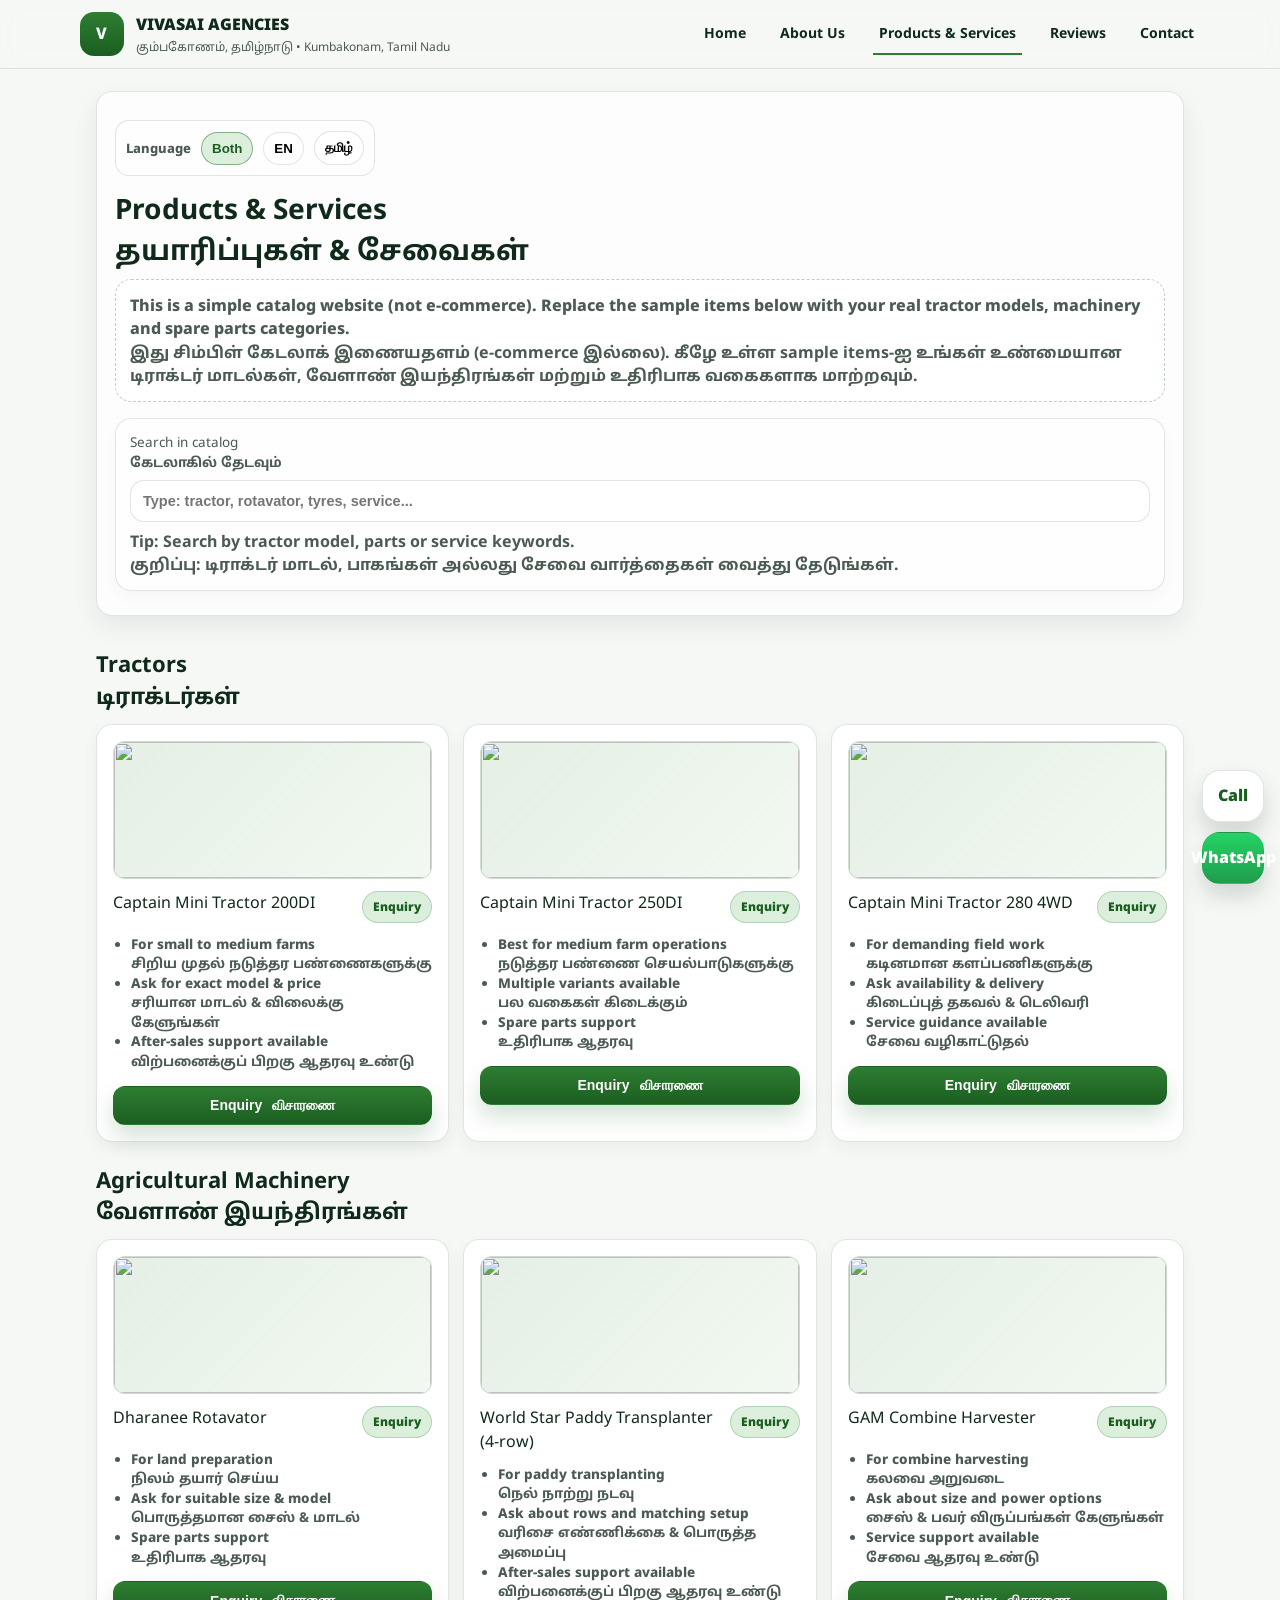
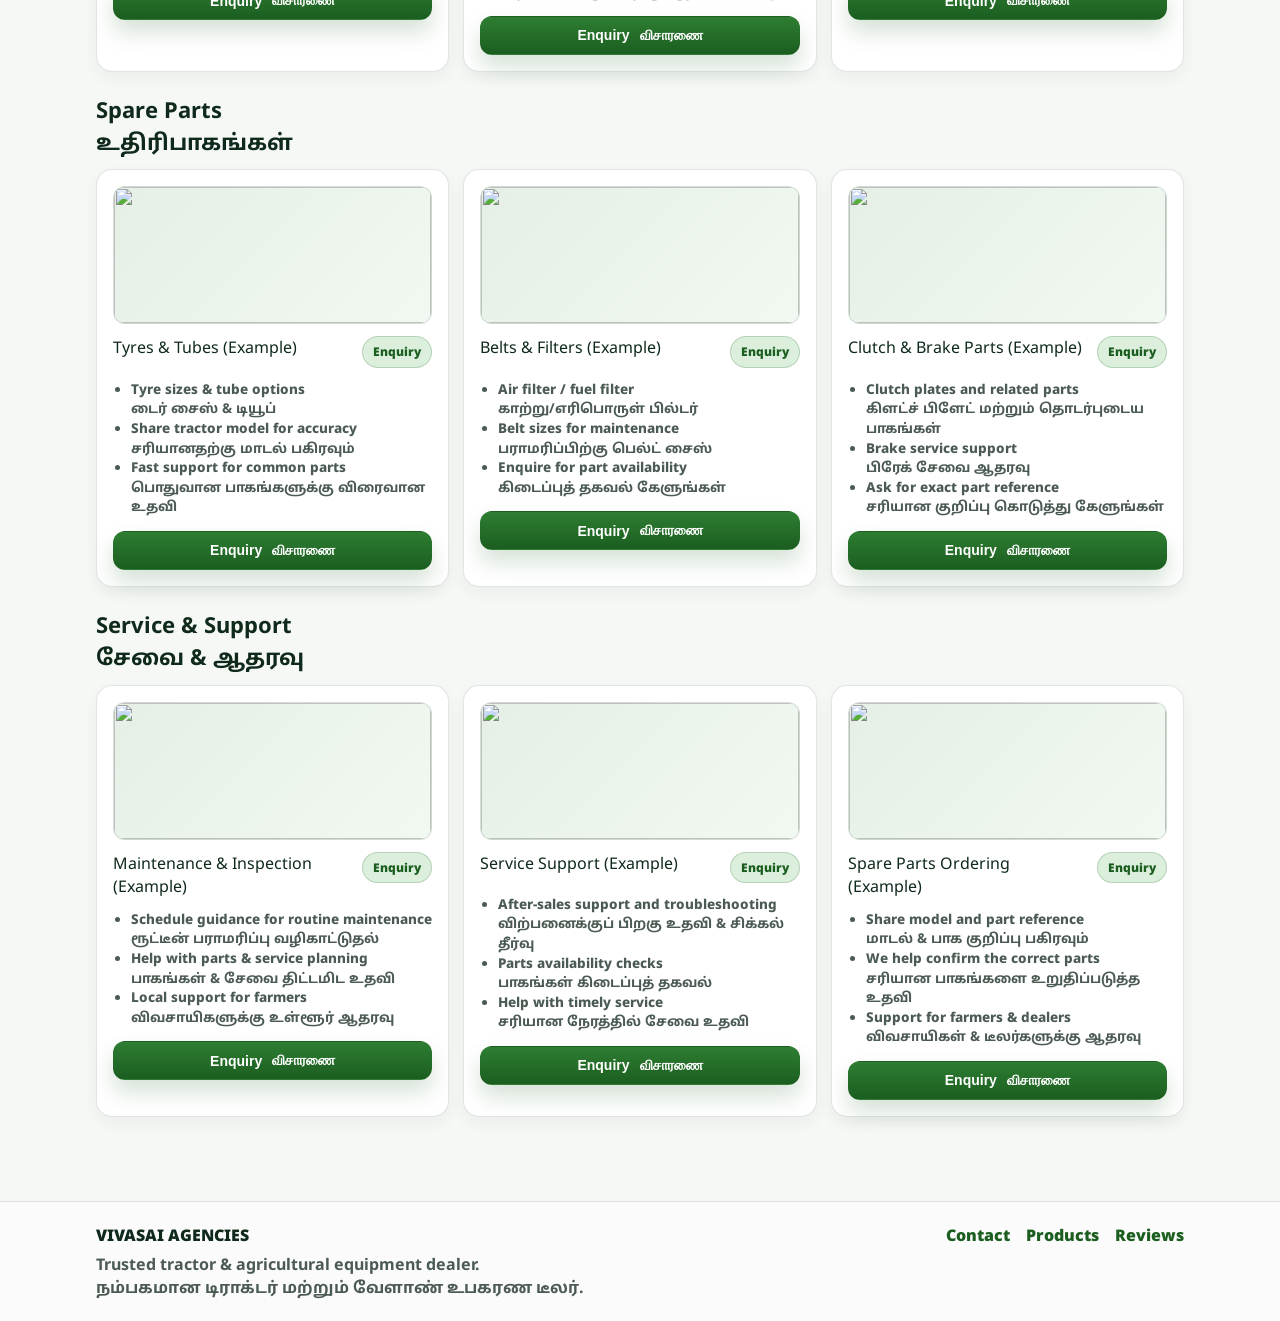
==== products.html @ 7ac6184e "Initial commit" ====
<!doctype html>
<html lang="en">
  <head>
    <meta charset="utf-8" />
    <meta name="viewport" content="width=device-width, initial-scale=1" />
    <title>Products & Services | VIVASAI AGENCIES</title>
    <meta
      name="description"
      content="Tractors, agricultural machinery, spare parts and service support from VIVASAI AGENCIES in Kumbakonam."
    />

    <link rel="preconnect" href="https://fonts.googleapis.com" />
    <link rel="preconnect" href="https://fonts.gstatic.com" crossorigin />
    <link
      href="https://fonts.googleapis.com/css2?family=Noto+Sans:wght@400;600;700&family=Noto+Sans+Tamil:wght@400;600;700&display=swap"
      rel="stylesheet"
    />

    <link rel="stylesheet" href="./styles.css" />
    <script defer src="./script.js"></script>
  </head>
  <body>
    <a class="skip-link" href="#main">Skip to content</a>

    <header class="site-header" role="banner">
      <div class="container header-inner">
        <div class="brand">
          <a class="brand-link" href="./index.html" aria-label="VIVASAI AGENCIES Home">
            <div class="brand-mark" aria-hidden="true">V</div>
            <div class="brand-text">
              <div class="brand-title">VIVASAI AGENCIES</div>
              <div class="brand-sub">கும்பகோணம், தமிழ்நாடு • Kumbakonam, Tamil Nadu</div>
            </div>
          </a>
        </div>

        <button class="nav-toggle" type="button" aria-label="Open menu" aria-controls="site-nav" aria-expanded="false">
          <span class="nav-toggle-lines" aria-hidden="true"></span>
        </button>

        <nav id="site-nav" class="site-nav" aria-label="Primary">
          <a class="nav-link" href="./index.html">Home</a>
          <a class="nav-link" href="./about.html">About Us</a>
          <a class="nav-link" href="./products.html" aria-current="page">Products & Services</a>
          <a class="nav-link" href="./reviews.html">Reviews</a>
          <a class="nav-link" href="./contact.html">Contact</a>
        </nav>
      </div>
    </header>

    <main id="main" class="page">
      <section class="page-hero">
        <div class="container">
          <div class="page-hero-card">
            <div class="lang-toggle" role="group" aria-label="Language preference" style="margin-bottom:12px;">
              <span class="lang-toggle-label">Language</span>
              <button type="button" class="lang-btn" data-lang="both">Both</button>
              <button type="button" class="lang-btn" data-lang="en">EN</button>
              <button type="button" class="lang-btn" data-lang="ta">தமிழ்</button>
            </div>

            <h1 class="page-hero-title">
              <span class="bilingual en">Products & Services</span>
              <span class="bilingual ta">தயாரிப்புகள் & சேவைகள்</span>
            </h1>

            <div class="catalog-note">
              <span class="bilingual en">
                This is a simple catalog website (not e-commerce). Replace the sample items below with your real tractor models,
                machinery and spare parts categories.
              </span>
              <span class="bilingual ta">
                இது சிம்பிள் கேடலாக் இணையதளம் (e-commerce இல்லை). கீழே உள்ள sample items-ஐ உங்கள் உண்மையான டிராக்டர் மாடல்கள்,
                வேளாண் இயந்திரங்கள் மற்றும் உதிரிபாக வகைகளாக மாற்றவும்.
              </span>
            </div>

            <div class="product-search" role="search" aria-label="Product search">
              <label for="product-search-input">
                <span class="bilingual en">Search in catalog</span>
                <span class="bilingual ta">கேடலாகில் தேடவும்</span>
              </label>
              <input
                id="product-search-input"
                type="search"
                inputmode="search"
                placeholder="Type: tractor, rotavator, tyres, service..."
              />
              <div class="muted">
                <span class="bilingual en">Tip: Search by tractor model, parts or service keywords.</span>
                <span class="bilingual ta">குறிப்பு: டிராக்டர் மாடல், பாகங்கள் அல்லது சேவை வார்த்தைகள் வைத்து தேடுங்கள்.</span>
              </div>
            </div>
          </div>
        </div>
      </section>

      <div class="container">
        <section class="category" id="tractors">
          <h2 class="category-title">
            <span class="bilingual en">Tractors</span>
            <span class="bilingual ta">டிராக்டர்கள்</span>
          </h2>

          <div class="category-grid">
            <article class="product-card">
              <div class="product-media" aria-hidden="true">
                <img
                  class="product-media-img"
                  src="https://vivasaiagencies.com/images/200di.jpg"
                  alt=""
                  loading="lazy"
                />
              </div>
              <div class="product-card-top">
                <div class="product-name">Captain Mini Tractor 200DI</div>
                <div class="product-badges">
                  <span class="badge">Enquiry</span>
                </div>
              </div>
              <ul class="product-bullets">
                <li><span class="bilingual en">For small to medium farms</span><span class="bilingual ta">சிறிய முதல் நடுத்தர பண்ணைகளுக்கு</span></li>
                <li><span class="bilingual en">Ask for exact model & price</span><span class="bilingual ta">சரியான மாடல் & விலைக்கு கேளுங்கள்</span></li>
                <li><span class="bilingual en">After-sales support available</span><span class="bilingual ta">விற்பனைக்குப் பிறகு ஆதரவு உண்டு</span></li>
              </ul>
              <div class="product-card-actions">
                <button type="button" class="btn btn-primary btn-small enquiry-btn" data-category="Tractors" data-product="Captain Mini Tractor 200DI">
                  Enquiry
                  <span class="bilingual ta">விசாரணை</span>
                </button>
              </div>
            </article>

            <article class="product-card">
              <div class="product-media" aria-hidden="true">
                <img
                  class="product-media-img"
                  src="https://vivasaiagencies.com/images/250di-product.jpg"
                  alt=""
                  loading="lazy"
                />
              </div>
              <div class="product-card-top">
                <div class="product-name">Captain Mini Tractor 250DI</div>
                <div class="product-badges">
                  <span class="badge">Enquiry</span>
                </div>
              </div>
              <ul class="product-bullets">
                <li><span class="bilingual en">Best for medium farm operations</span><span class="bilingual ta">நடுத்தர பண்ணை செயல்பாடுகளுக்கு</span></li>
                <li><span class="bilingual en">Multiple variants available</span><span class="bilingual ta">பல வகைகள் கிடைக்கும்</span></li>
                <li><span class="bilingual en">Spare parts support</span><span class="bilingual ta">உதிரிபாக ஆதரவு</span></li>
              </ul>
              <div class="product-card-actions">
                <button type="button" class="btn btn-primary btn-small enquiry-btn" data-category="Tractors" data-product="Captain Mini Tractor 250DI">
                  Enquiry
                  <span class="bilingual ta">விசாரணை</span>
                </button>
              </div>
            </article>

            <article class="product-card">
              <div class="product-media" aria-hidden="true">
                <img
                  class="product-media-img"
                  src="https://vivasaiagencies.com/images/280-4wd-product.jpg"
                  alt=""
                  loading="lazy"
                />
              </div>
              <div class="product-card-top">
                <div class="product-name">Captain Mini Tractor 280 4WD</div>
                <div class="product-badges">
                  <span class="badge">Enquiry</span>
                </div>
              </div>
              <ul class="product-bullets">
                <li><span class="bilingual en">For demanding field work</span><span class="bilingual ta">கடினமான களப்பணிகளுக்கு</span></li>
                <li><span class="bilingual en">Ask availability & delivery</span><span class="bilingual ta">கிடைப்புத் தகவல் & டெலிவரி</span></li>
                <li><span class="bilingual en">Service guidance available</span><span class="bilingual ta">சேவை வழிகாட்டுதல்</span></li>
              </ul>
              <div class="product-card-actions">
                <button type="button" class="btn btn-primary btn-small enquiry-btn" data-category="Tractors" data-product="Captain Mini Tractor 280 4WD">
                  Enquiry
                  <span class="bilingual ta">விசாரணை</span>
                </button>
              </div>
            </article>
          </div>
        </section>

        <section class="category" id="machinery">
          <h2 class="category-title">
            <span class="bilingual en">Agricultural Machinery</span>
            <span class="bilingual ta">வேளாண் இயந்திரங்கள்</span>
          </h2>

          <div class="category-grid">
            <article class="product-card">
              <div class="product-media" aria-hidden="true">
                <img
                  class="product-media-img"
                  src="https://vivasaiagencies.com/images/dharanee-rotavator.jpg"
                  alt=""
                  loading="lazy"
                />
              </div>
              <div class="product-card-top">
                <div class="product-name">Dharanee Rotavator</div>
                <div class="product-badges">
                  <span class="badge">Enquiry</span>
                </div>
              </div>
              <ul class="product-bullets">
                <li><span class="bilingual en">For land preparation</span><span class="bilingual ta">நிலம் தயார் செய்ய</span></li>
                <li><span class="bilingual en">Ask for suitable size & model</span><span class="bilingual ta">பொருத்தமான சைஸ் & மாடல்</span></li>
                <li><span class="bilingual en">Spare parts support</span><span class="bilingual ta">உதிரிபாக ஆதரவு</span></li>
              </ul>
              <div class="product-card-actions">
                <button type="button" class="btn btn-primary btn-small enquiry-btn" data-category="Agricultural Machinery" data-product="Dharanee Rotavator">
                  Enquiry
                  <span class="bilingual ta">விசாரணை</span>
                </button>
              </div>
            </article>

            <article class="product-card">
              <div class="product-media" aria-hidden="true">
                <img
                  class="product-media-img"
                  src="https://vivasaiagencies.com/images/4row-transplanter.jpg"
                  alt=""
                  loading="lazy"
                />
              </div>
              <div class="product-card-top">
                <div class="product-name">World Star Paddy Transplanter (4-row)</div>
                <div class="product-badges">
                  <span class="badge">Enquiry</span>
                </div>
              </div>
              <ul class="product-bullets">
                <li><span class="bilingual en">For paddy transplanting</span><span class="bilingual ta">நெல் நாற்று நடவு</span></li>
                <li><span class="bilingual en">Ask about rows and matching setup</span><span class="bilingual ta">வரிசை எண்ணிக்கை & பொருத்த அமைப்பு</span></li>
                <li><span class="bilingual en">After-sales support available</span><span class="bilingual ta">விற்பனைக்குப் பிறகு ஆதரவு உண்டு</span></li>
              </ul>
              <div class="product-card-actions">
                <button type="button" class="btn btn-primary btn-small enquiry-btn" data-category="Agricultural Machinery" data-product="World Star Paddy Transplanter (4-row)">
                  Enquiry
                  <span class="bilingual ta">விசாரணை</span>
                </button>
              </div>
            </article>

            <article class="product-card">
              <div class="product-media" aria-hidden="true">
                <img
                  class="product-media-img"
                  src="https://vivasaiagencies.com/images/Gam-harvester.jpeg"
                  alt=""
                  loading="lazy"
                />
              </div>
              <div class="product-card-top">
                <div class="product-name">GAM Combine Harvester</div>
                <div class="product-badges">
                  <span class="badge">Enquiry</span>
                </div>
              </div>
              <ul class="product-bullets">
                <li><span class="bilingual en">For combine harvesting</span><span class="bilingual ta">கலவை அறுவடை</span></li>
                <li><span class="bilingual en">Ask about size and power options</span><span class="bilingual ta">சைஸ் & பவர் விருப்பங்கள் கேளுங்கள்</span></li>
                <li><span class="bilingual en">Service support available</span><span class="bilingual ta">சேவை ஆதரவு உண்டு</span></li>
              </ul>
              <div class="product-card-actions">
                <button type="button" class="btn btn-primary btn-small enquiry-btn" data-category="Agricultural Machinery" data-product="GAM Combine Harvester">
                  Enquiry
                  <span class="bilingual ta">விசாரணை</span>
                </button>
              </div>
            </article>
          </div>
        </section>

        <section class="category" id="spare-parts">
          <h2 class="category-title">
            <span class="bilingual en">Spare Parts</span>
            <span class="bilingual ta">உதிரிபாகங்கள்</span>
          </h2>

          <div class="category-grid">
            <article class="product-card">
              <div class="product-media" aria-hidden="true">
                <img
                  class="product-media-img"
                  src="https://source.unsplash.com/600x400/?tractor,tyres&sig=207"
                  alt=""
                  loading="lazy"
                />
              </div>
              <div class="product-card-top">
                <div class="product-name">Tyres & Tubes (Example)</div>
                <div class="product-badges">
                  <span class="badge">Enquiry</span>
                </div>
              </div>
              <ul class="product-bullets">
                <li><span class="bilingual en">Tyre sizes & tube options</span><span class="bilingual ta">டைர் சைஸ் & டியூப்</span></li>
                <li><span class="bilingual en">Share tractor model for accuracy</span><span class="bilingual ta">சரியானதற்கு மாடல் பகிரவும்</span></li>
                <li><span class="bilingual en">Fast support for common parts</span><span class="bilingual ta">பொதுவான பாகங்களுக்கு விரைவான உதவி</span></li>
              </ul>
              <div class="product-card-actions">
                <button type="button" class="btn btn-primary btn-small enquiry-btn" data-category="Spare Parts" data-product="Tyres & Tubes (Example)">
                  Enquiry
                  <span class="bilingual ta">விசாரணை</span>
                </button>
              </div>
            </article>

            <article class="product-card">
              <div class="product-media" aria-hidden="true">
                <img
                  class="product-media-img"
                  src="https://source.unsplash.com/600x400/?farm,filters,mechanic&sig=208"
                  alt=""
                  loading="lazy"
                />
              </div>
              <div class="product-card-top">
                <div class="product-name">Belts & Filters (Example)</div>
                <div class="product-badges">
                  <span class="badge">Enquiry</span>
                </div>
              </div>
              <ul class="product-bullets">
                <li><span class="bilingual en">Air filter / fuel filter</span><span class="bilingual ta">காற்று/எரிபொருள் பில்டர்</span></li>
                <li><span class="bilingual en">Belt sizes for maintenance</span><span class="bilingual ta">பராமரிப்பிற்கு பெல்ட் சைஸ்</span></li>
                <li><span class="bilingual en">Enquire for part availability</span><span class="bilingual ta">கிடைப்புத் தகவல் கேளுங்கள்</span></li>
              </ul>
              <div class="product-card-actions">
                <button type="button" class="btn btn-primary btn-small enquiry-btn" data-category="Spare Parts" data-product="Belts & Filters (Example)">
                  Enquiry
                  <span class="bilingual ta">விசாரணை</span>
                </button>
              </div>
            </article>

            <article class="product-card">
              <div class="product-media" aria-hidden="true">
                <img
                  class="product-media-img"
                  src="https://source.unsplash.com/600x400/?clutch,brake,mechanic&sig=209"
                  alt=""
                  loading="lazy"
                />
              </div>
              <div class="product-card-top">
                <div class="product-name">Clutch & Brake Parts (Example)</div>
                <div class="product-badges">
                  <span class="badge">Enquiry</span>
                </div>
              </div>
              <ul class="product-bullets">
                <li><span class="bilingual en">Clutch plates and related parts</span><span class="bilingual ta">கிளட்ச் பிளேட் மற்றும் தொடர்புடைய பாகங்கள்</span></li>
                <li><span class="bilingual en">Brake service support</span><span class="bilingual ta">பிரேக் சேவை ஆதரவு</span></li>
                <li><span class="bilingual en">Ask for exact part reference</span><span class="bilingual ta">சரியான குறிப்பு கொடுத்து கேளுங்கள்</span></li>
              </ul>
              <div class="product-card-actions">
                <button type="button" class="btn btn-primary btn-small enquiry-btn" data-category="Spare Parts" data-product="Clutch & Brake Parts (Example)">
                  Enquiry
                  <span class="bilingual ta">விசாரணை</span>
                </button>
              </div>
            </article>
          </div>
        </section>

        <section class="category" id="service">
          <h2 class="category-title">
            <span class="bilingual en">Service & Support</span>
            <span class="bilingual ta">சேவை & ஆதரவு</span>
          </h2>

          <div class="category-grid">
            <article class="product-card">
              <div class="product-media" aria-hidden="true">
                <img
                  class="product-media-img"
                  src="https://source.unsplash.com/600x400/?workshop,mechanic,tractor&sig=210"
                  alt=""
                  loading="lazy"
                />
              </div>
              <div class="product-card-top">
                <div class="product-name">Maintenance & Inspection (Example)</div>
                <div class="product-badges">
                  <span class="badge">Enquiry</span>
                </div>
              </div>
              <ul class="product-bullets">
                <li><span class="bilingual en">Schedule guidance for routine maintenance</span><span class="bilingual ta">ரூட்டீன் பராமரிப்பு வழிகாட்டுதல்</span></li>
                <li><span class="bilingual en">Help with parts & service planning</span><span class="bilingual ta">பாகங்கள் & சேவை திட்டமிட உதவி</span></li>
                <li><span class="bilingual en">Local support for farmers</span><span class="bilingual ta">விவசாயிகளுக்கு உள்ளூர் ஆதரவு</span></li>
              </ul>
              <div class="product-card-actions">
                <button type="button" class="btn btn-primary btn-small enquiry-btn" data-category="Service & Support" data-product="Maintenance & Inspection (Example)">
                  Enquiry
                  <span class="bilingual ta">விசாரணை</span>
                </button>
              </div>
            </article>

            <article class="product-card">
              <div class="product-media" aria-hidden="true">
                <img
                  class="product-media-img"
                  src="https://source.unsplash.com/600x400/?service,mechanic,tractor&sig=211"
                  alt=""
                  loading="lazy"
                />
              </div>
              <div class="product-card-top">
                <div class="product-name">Service Support (Example)</div>
                <div class="product-badges">
                  <span class="badge">Enquiry</span>
                </div>
              </div>
              <ul class="product-bullets">
                <li><span class="bilingual en">After-sales support and troubleshooting</span><span class="bilingual ta">விற்பனைக்குப் பிறகு உதவி & சிக்கல் தீர்வு</span></li>
                <li><span class="bilingual en">Parts availability checks</span><span class="bilingual ta">பாகங்கள் கிடைப்புத் தகவல்</span></li>
                <li><span class="bilingual en">Help with timely service</span><span class="bilingual ta">சரியான நேரத்தில் சேவை உதவி</span></li>
              </ul>
              <div class="product-card-actions">
                <button type="button" class="btn btn-primary btn-small enquiry-btn" data-category="Service & Support" data-product="Service Support (Example)">
                  Enquiry
                  <span class="bilingual ta">விசாரணை</span>
                </button>
              </div>
            </article>

            <article class="product-card">
              <div class="product-media" aria-hidden="true">
                <img
                  class="product-media-img"
                  src="https://source.unsplash.com/600x400/?spare,parts,shop&sig=212"
                  alt=""
                  loading="lazy"
                />
              </div>
              <div class="product-card-top">
                <div class="product-name">Spare Parts Ordering (Example)</div>
                <div class="product-badges">
                  <span class="badge">Enquiry</span>
                </div>
              </div>
              <ul class="product-bullets">
                <li><span class="bilingual en">Share model and part reference</span><span class="bilingual ta">மாடல் & பாக குறிப்பு பகிரவும்</span></li>
                <li><span class="bilingual en">We help confirm the correct parts</span><span class="bilingual ta">சரியான பாகங்களை உறுதிப்படுத்த உதவி</span></li>
                <li><span class="bilingual en">Support for farmers & dealers</span><span class="bilingual ta">விவசாயிகள் & டீலர்களுக்கு ஆதரவு</span></li>
              </ul>
              <div class="product-card-actions">
                <button type="button" class="btn btn-primary btn-small enquiry-btn" data-category="Service & Support" data-product="Spare Parts Ordering (Example)">
                  Enquiry
                  <span class="bilingual ta">விசாரணை</span>
                </button>
              </div>
            </article>
          </div>
        </section>
      </div>
    </main>

    <footer class="site-footer">
      <div class="container footer-inner">
        <div class="footer-left">
          <div class="footer-brand">VIVASAI AGENCIES</div>
          <div class="footer-muted">
            <span class="bilingual en">Trusted tractor & agricultural equipment dealer.</span>
            <span class="bilingual ta">நம்பகமான டிராக்டர் மற்றும் வேளாண் உபகரண டீலர்.</span>
          </div>
        </div>
        <div class="footer-right">
          <a class="footer-link" href="./contact.html">Contact</a>
          <a class="footer-link" href="./products.html">Products</a>
          <a class="footer-link" href="./reviews.html">Reviews</a>
        </div>
      </div>
    </footer>

    <div class="floating-actions" aria-label="Quick actions">
      <a class="fab fab-call" data-action="call" href="tel:{{PHONE_NUMBER_PLACEHOLDER}}" aria-label="Call now">
        Call
      </a>
      <a class="fab fab-whatsapp" data-action="whatsapp" href="javascript:void(0)" aria-label="WhatsApp enquiry">
        WhatsApp
      </a>
    </div>
  </body>
</html>
---- styles.css ----
:root{
  --green:#2E7D32;
  --green-dark:#1B5E20;
  --green-soft:#C8E6C9;
  --bg:#F6F8F6;
  --card:#FFFFFF;
  --text:#0F2A1A;
  --muted:#4B5A52;
  --border:rgba(15,42,26,.12);
  --shadow:0 10px 24px rgba(15,42,26,.08);
  --radius:16px;
  --radius-sm:12px;
}

.admin-banner{
  max-width:1120px;
  margin:12px auto 0;
  padding:10px 14px;
  border-radius:14px;
  border:1px solid rgba(255,193,7,.45);
  background:rgba(255,243,205,.95);
  color:#5C3B00;
  font-weight:1000;
  font-size:13.5px;
}

*{ box-sizing:border-box; }
html,body{ height:100%; }
body{
  margin:0;
  font-family:"Noto Sans","Noto Sans Tamil",system-ui,-apple-system,Segoe UI,Roboto,Arial,sans-serif;
  background:var(--bg);
  color:var(--text);
  line-height:1.45;
}

.skip-link{
  position:absolute;
  left:-9999px;
  top:auto;
  width:1px;
  height:1px;
  overflow:hidden;
}
.skip-link:focus{
  left:16px;
  top:16px;
  width:auto;
  height:auto;
  padding:10px 14px;
  background:var(--card);
  border:1px solid var(--border);
  border-radius:10px;
  z-index:9999;
}

.container{
  width:100%;
  max-width:1120px;
  padding:0 16px;
  margin:0 auto;
}

.site-header{
  position:sticky;
  top:0;
  z-index:50;
  background:rgba(246,248,246,.75);
  backdrop-filter: blur(10px);
  border-bottom:1px solid var(--border);
}

.header-inner{
  display:flex;
  align-items:center;
  justify-content:space-between;
  gap:14px;
  padding:12px 0;
}

.brand-link{
  display:flex;
  align-items:center;
  gap:12px;
  text-decoration:none;
  color:inherit;
}

.brand-mark{
  width:44px;
  height:44px;
  border-radius:14px;
  display:grid;
  place-items:center;
  background:linear-gradient(180deg,var(--green),var(--green-dark));
  color:#fff;
  font-weight:800;
  letter-spacing:.5px;
}

.brand-title{
  font-weight:900;
  font-size:16px;
}
.brand-sub{
  font-size:12px;
  color:var(--muted);
  margin-top:2px;
}

.site-nav{
  display:flex;
  gap:22px;
  align-items:center;
}

.nav-link{
  text-decoration:none;
  color:var(--text);
  font-weight:700;
  font-size:14px;
  padding:10px 6px;
  border-bottom:2px solid transparent;
}

.nav-link[aria-current="page"]{
  border-bottom-color:var(--green);
}
.nav-link:hover{
  border-bottom-color:var(--green);
}

.nav-toggle{
  display:none;
  width:42px;
  height:42px;
  border-radius:14px;
  border:1px solid var(--border);
  background:var(--card);
}
.nav-toggle-lines{
  display:block;
  width:18px;
  height:2px;
  background:var(--text);
  margin:0 auto;
  position:relative;
}
.nav-toggle-lines::before,
.nav-toggle-lines::after{
  content:"";
  position:absolute;
  left:0;
  width:18px;
  height:2px;
  background:var(--text);
}
.nav-toggle-lines::before{ top:-6px; }
.nav-toggle-lines::after{ top:6px; }

.page{ padding-bottom:84px; }

.hero{
  position:relative;
  overflow:hidden;
  padding:22px 0 28px;
}
.hero-bg{
  position:absolute;
  inset:-200px -200px auto -200px;
  height:560px;
  background:
    linear-gradient(90deg, rgba(246,248,246,.98) 0%, rgba(246,248,246,.72) 35%, rgba(246,248,246,0) 70%),
    radial-gradient(circle at 20% 40%, rgba(46,125,50,.22), transparent 50%),
    radial-gradient(circle at 75% 20%, rgba(27,94,32,.18), transparent 55%),
    url("https://vivasaiagencies.com/images/index.jpeg") center/cover no-repeat;
  pointer-events:none;
}
.hero-inner{
  display:grid;
  grid-template-columns: 1.2fr .9fr;
  gap:22px;
  align-items:stretch;
  position:relative;
}

.hero-copy{
  padding:14px 0;
}

.hero-title{
  margin:6px 0 10px;
  font-size:40px;
  line-height:1.05;
}
.hero-sub{
  margin:0 0 18px;
  color:var(--muted);
  font-size:16px;
  max-width:56ch;
}

.bilingual{
  display:block;
}
.bilingual.ta{
  font-weight:700;
}

.hero-cta{
  display:flex;
  gap:12px;
  flex-wrap:wrap;
  margin:18px 0;
}

.btn{
  display:inline-flex;
  align-items:center;
  justify-content:center;
  gap:10px;
  border-radius:14px;
  padding:12px 16px;
  text-decoration:none;
  font-weight:800;
  font-size:15px;
  border:1px solid transparent;
  transition: transform .06s ease, box-shadow .2s ease, background .2s ease, border-color .2s ease;
}
.btn:active{ transform: translateY(1px); }
.btn-primary{
  background:linear-gradient(180deg,var(--green),var(--green-dark));
  color:#fff;
  box-shadow:0 12px 22px rgba(27,94,32,.18);
}
.btn-outline{
  background:#fff;
  color:var(--green-dark);
  border-color:rgba(27,94,32,.25);
}
.btn-outline:hover{ border-color:rgba(27,94,32,.5); }

.mt-16{ margin-top:16px; }

.lang-toggle{
  display:flex;
  align-items:center;
  gap:10px;
  margin-top:10px;
  padding:10px;
  border-radius:14px;
  background:rgba(255,255,255,.65);
  border:1px solid var(--border);
  width:max-content;
}
.lang-toggle-label{
  font-weight:800;
  font-size:13px;
  color:var(--muted);
}
.lang-btn{
  border-radius:999px;
  padding:8px 10px;
  border:1px solid var(--border);
  background:#fff;
  font-weight:900;
  cursor:pointer;
}
.lang-btn.is-active{
  border-color:rgba(27,94,32,.45);
  background:rgba(200,230,201,.65);
  color:var(--green-dark);
}

.hero-visual{
  display:flex;
  flex-direction:column;
  gap:14px;
}

.hero-card{
  background:rgba(255,255,255,.7);
  border:1px solid var(--border);
  border-radius:var(--radius);
  box-shadow:var(--shadow);
  padding:16px;
}
.hero-card-title{
  font-weight:900;
  font-size:16px;
  margin-bottom:10px;
}
.hero-card-row{
  display:flex;
  align-items:center;
  gap:10px;
  font-weight:800;
  margin:10px 0;
}
.dot{
  width:12px;
  height:12px;
  border-radius:999px;
  background:rgba(46,125,50,.2);
  border:2px solid var(--green);
}
.dot-green{ background:rgba(46,125,50,.14); }

.hero-card-badge{
  margin-top:14px;
  padding-top:14px;
  border-top:1px dashed rgba(15,42,26,.18);
  display:flex;
  align-items:center;
  justify-content:space-between;
  gap:14px;
}
.rating{
  display:flex;
  align-items:baseline;
  gap:6px;
}
.rating-value{
  font-size:30px;
  font-weight:1000;
  color:var(--green-dark);
}
.rating-text{
  font-weight:900;
  color:var(--muted);
}
.rating-caption{
  font-size:12px;
  color:var(--muted);
  text-align:right;
}

.hero-image-placeholder{
  flex:1;
  border-radius:var(--radius);
  border:1px solid var(--border);
  background:
    linear-gradient(135deg, rgba(46,125,50,.18), rgba(200,230,201,.3)),
    repeating-linear-gradient(
      45deg,
      rgba(15,42,26,.06),
      rgba(15,42,26,.06) 10px,
      transparent 10px,
      transparent 20px
    );
  min-height:220px;
  position:relative;
  overflow:hidden;
}

.hero-image{
  flex:1;
  border-radius:var(--radius);
  border:1px solid var(--border);
  min-height:220px;
  position:relative;
  overflow:hidden;
  background:rgba(255,255,255,.65);
}
.hero-image-img{
  position:absolute;
  inset:0;
  width:100%;
  height:100%;
  object-fit:cover;
}
.hero-image-img{
  filter:saturate(1.1) contrast(1.03);
}
.image-caption{
  position:absolute;
  bottom:14px;
  left:14px;
  right:14px;
  background:rgba(255,255,255,.75);
  border:1px solid var(--border);
  border-radius:14px;
  padding:10px 12px;
  font-weight:800;
  color:var(--muted);
  font-size:13px;
}

.section{
  padding:28px 0;
}
.section-muted{
  background:linear-gradient(180deg, rgba(200,230,201,.35), rgba(246,248,246,0));
  border-top:1px solid var(--border);
  border-bottom:1px solid var(--border);
}
.section-title{
  margin:0 0 16px;
  font-size:24px;
}

.grid-4{
  display:grid;
  grid-template-columns: repeat(4, 1fr);
  gap:14px;
}
.feature-card{
  background:var(--card);
  border:1px solid var(--border);
  border-radius:var(--radius);
  padding:16px;
  box-shadow: 0 6px 16px rgba(15,42,26,.05);
}
.feature-icon{
  font-size:26px;
  margin-bottom:10px;
}
.feature-title{
  margin:0 0 8px;
  font-size:16px;
}
.feature-text{
  margin:0;
  color:var(--muted);
  font-weight:700;
  font-size:13.5px;
}

.two-col{
  display:grid;
  grid-template-columns: 1.05fr .95fr;
  gap:22px;
  align-items:start;
}

.rating-large{
  display:flex;
  align-items:baseline;
  gap:8px;
  margin:14px 0 6px;
}
.rating-large-value{
  font-size:46px;
  font-weight:1100;
  color:var(--green-dark);
}
.rating-large-out-of{
  font-size:22px;
  font-weight:900;
  color:var(--muted);
}

.muted{ color:var(--muted); font-weight:700; }

.reviews-mini{
  display:flex;
  flex-wrap:wrap;
  gap:10px;
  margin:14px 0 18px;
}
.review-chip{
  background:rgba(255,255,255,.75);
  border:1px solid var(--border);
  padding:10px 12px;
  border-radius:999px;
  font-weight:900;
  font-size:13px;
}

.gallery{
  background:rgba(255,255,255,.65);
  border:1px solid var(--border);
  border-radius:var(--radius);
  padding:16px;
  box-shadow:var(--shadow);
}
.gallery-title{
  font-weight:1000;
  margin-bottom:12px;
}
.gallery-grid{
  display:grid;
  grid-template-columns: repeat(3, 1fr);
  gap:10px;
}
.thumb{
  border-radius:14px;
  height:92px;
  border:1px solid rgba(15,42,26,.12);
  background:
    linear-gradient(135deg, rgba(46,125,50,.18), rgba(200,230,201,.22)),
    radial-gradient(circle at 25% 20%, rgba(27,94,32,.18), transparent 40%),
    linear-gradient(180deg, rgba(255,255,255,.65), rgba(255,255,255,.1));
  padding:0;
  cursor:pointer;
  position:relative;
  overflow:hidden;
}
.thumb img{
  position:absolute;
  inset:0;
  width:100%;
  height:100%;
  object-fit:cover;
  opacity:.96;
}
.thumb-btn{
  appearance:none;
  -webkit-appearance:none;
  background:transparent;
}
.gallery-caption{ margin-top:12px; }

.faq{
  display:grid;
  grid-template-columns: 1fr 1fr;
  gap:14px;
}
.faq-item{
  border-radius:var(--radius);
  border:1px solid var(--border);
  background:rgba(255,255,255,.75);
  box-shadow:0 6px 16px rgba(15,42,26,.05);
  overflow:hidden;
}
.faq-toggle{
  width:100%;
  display:flex;
  align-items:center;
  justify-content:space-between;
  gap:12px;
  padding:14px 16px;
  background:transparent;
  border:0;
  cursor:pointer;
  text-align:left;
  font-weight:1100;
}
.faq-panel{
  padding:0 16px 14px;
  display:none;
}
.faq-chevron{
  display:inline-block;
  font-weight:1200;
  color:var(--green-dark);
  transition: transform .18s ease;
}
.faq-item.is-open .faq-panel{ display:block; }
.faq-item.is-open .faq-chevron{ transform: rotate(180deg); }

/* Lightbox */
.lightbox-backdrop{
  position:fixed;
  inset:0;
  background:rgba(0,0,0,.7);
  display:none;
  align-items:center;
  justify-content:center;
  padding:18px;
  z-index:250;
}
.lightbox-backdrop.is-open{ display:flex; }
.lightbox-modal{
  width:100%;
  max-width:980px;
  background:#fff;
  border-radius:18px;
  border:1px solid rgba(255,255,255,.15);
  box-shadow:0 30px 60px rgba(0,0,0,.25);
  overflow:hidden;
}
.lightbox-head{
  display:flex;
  align-items:center;
  justify-content:space-between;
  gap:14px;
  padding:12px 14px;
  background:rgba(246,248,246,.96);
  border-bottom:1px solid var(--border);
}
.lightbox-title{
  font-weight:1200;
  color:var(--text);
  font-size:14.5px;
}
.lightbox-close{
  border-radius:14px;
  padding:10px 12px;
  border:1px solid var(--border);
  background:#fff;
  font-weight:1100;
  cursor:pointer;
}
.lightbox-img{
  width:100%;
  height:auto;
  max-height:72vh;
  object-fit:cover;
  display:block;
  background:#000;
}

.section-cta{
  padding:30px 0;
}
.cta-inner{
  display:flex;
  align-items:center;
  justify-content:space-between;
  gap:18px;
  padding:18px;
  border-radius:var(--radius);
  background:linear-gradient(180deg, rgba(200,230,201,.55), rgba(255,255,255,.7));
  border:1px solid rgba(27,94,32,.22);
}
.cta-actions{
  display:flex;
  gap:12px;
  flex-wrap:wrap;
  justify-content:flex-end;
}

.product-preview{
  text-decoration:none;
  display:flex;
  flex-direction:column;
  gap:10px;
  padding:16px;
  background:var(--card);
  border:1px solid var(--border);
  border-radius:var(--radius);
  color:inherit;
  box-shadow:0 6px 16px rgba(15,42,26,.05);
}
.product-preview-title{
  font-weight:1000;
  font-size:16px;
}
.product-preview-desc{
  color:var(--muted);
  font-weight:800;
  font-size:13.5px;
  margin-top:auto;
}
.product-preview-link{
  font-weight:1000;
  color:var(--green-dark);
}

.site-footer{
  border-top:1px solid var(--border);
  padding:22px 0;
  background:rgba(255,255,255,.5);
}
.footer-inner{
  display:flex;
  align-items:flex-start;
  justify-content:space-between;
  gap:18px;
}
.footer-brand{
  font-weight:1000;
  font-size:16px;
  margin-bottom:6px;
}
.footer-muted{
  color:var(--muted);
  font-weight:700;
}
.footer-right{
  display:flex;
  gap:16px;
  flex-wrap:wrap;
}
.footer-link{
  color:var(--green-dark);
  text-decoration:none;
  font-weight:900;
}
.footer-link:hover{
  text-decoration:underline;
}

.floating-actions{
  position:fixed;
  right:16px;
  bottom:16px;
  display:flex;
  flex-direction:column;
  gap:10px;
  z-index:80;
}
.fab{
  display:flex;
  align-items:center;
  justify-content:center;
  width:62px;
  height:52px;
  border-radius:18px;
  border:1px solid var(--border);
  background:var(--card);
  box-shadow:0 12px 22px rgba(15,42,26,.16);
  font-weight:1000;
  text-decoration:none;
  color:var(--green-dark);
}
.fab-whatsapp{
  background:linear-gradient(180deg, #25D366, #1F9D4C);
  color:#fff;
  border-color:rgba(0,0,0,.06);
}
.fab:active{ transform: translateY(1px); }

/* Product & catalog styles (used by products.html) */
.catalog-note{
  background:rgba(255,255,255,.7);
  border:1px dashed rgba(27,94,32,.28);
  border-radius:var(--radius);
  padding:14px;
  color:var(--muted);
  font-weight:800;
}
.is-hidden{
  display:none !important;
}
.category{
  scroll-margin-top:110px;
}
.category-title{
  font-size:22px;
  font-weight:1100;
  margin:22px 0 12px;
}
.category-grid{
  display:grid;
  grid-template-columns: repeat(3, 1fr);
  gap:14px;
}
.product-card{
  background:var(--card);
  border:1px solid var(--border);
  border-radius:var(--radius);
  padding:16px;
  box-shadow:0 6px 16px rgba(15,42,26,.05);
}
.product-media{
  height:138px;
  border-radius:12px;
  border:1px solid rgba(15,42,26,.12);
  overflow:hidden;
  background:linear-gradient(135deg, rgba(46,125,50,.12), rgba(200,230,201,.25));
  margin-bottom:12px;
}
.product-media-img{
  width:100%;
  height:100%;
  object-fit:cover;
  display:block;
}
.product-card-top{
  display:flex;
  align-items:flex-start;
  justify-content:space-between;
  gap:10px;
}
.product-name{
  font-weight:1100;
}
.product-badges{
  display:flex;
  flex-wrap:wrap;
  gap:6px;
  justify-content:flex-end;
}
.badge{
  font-size:12px;
  font-weight:900;
  color:var(--green-dark);
  background:rgba(200,230,201,.65);
  border:1px solid rgba(27,94,32,.20);
  padding:6px 10px;
  border-radius:999px;
}
.product-bullets{
  margin:12px 0 14px;
  padding-left:18px;
  color:var(--muted);
  font-weight:800;
  font-size:13.5px;
}

.product-card-actions{
  display:flex;
  gap:10px;
}
.btn-small{
  padding:10px 12px;
  font-size:14px;
  border-radius:12px;
  flex:1;
}

.product-search{
  margin:16px 0 6px;
  background:rgba(255,255,255,.65);
  border:1px solid var(--border);
  border-radius:var(--radius);
  padding:14px;
  box-shadow:0 6px 16px rgba(15,42,26,.03);
}
.product-search label{
  display:block;
  font-weight:1100;
  color:var(--muted);
  font-size:13.5px;
  margin-bottom:8px;
}
#product-search-input{
  width:100%;
  border-radius:14px;
  border:1px solid var(--border);
  background:#fff;
  padding:12px 12px;
  font-size:14.5px;
  font-weight:900;
  outline:none;
}
.product-search .muted{
  margin-top:8px;
}

/* About page */
.page-hero{
  padding:22px 0 10px;
}
.page-hero-card{
  background:rgba(255,255,255,.7);
  border:1px solid var(--border);
  border-radius:var(--radius);
  padding:18px;
  box-shadow:var(--shadow);
}
.page-hero-title{
  font-size:28px;
  font-weight:1200;
  margin:0 0 10px;
}
.stats{
  display:grid;
  grid-template-columns: repeat(3, 1fr);
  gap:12px;
  margin-top:14px;
}
.stat{
  border-radius:var(--radius-sm);
  border:1px solid var(--border);
  background:#fff;
  padding:14px;
}
.stat-value{
  font-weight:1200;
  font-size:26px;
  color:var(--green-dark);
}
.stat-label{
  color:var(--muted);
  font-weight:900;
  margin-top:6px;
  font-size:13.5px;
}

/* Reviews page */
.reviews-grid{
  display:grid;
  grid-template-columns: repeat(3, 1fr);
  gap:14px;
}
.review-card{
  border-radius:var(--radius);
  border:1px solid var(--border);
  background:rgba(255,255,255,.75);
  box-shadow:0 6px 16px rgba(15,42,26,.05);
  padding:16px;
}
.review-title{
  font-weight:1100;
  margin:0 0 6px;
}
.stars{
  color:var(--green-dark);
  font-weight:1100;
  margin-bottom:10px;
}
.review-body{
  color:var(--muted);
  font-weight:800;
  margin:0;
  font-size:13.5px;
}

/* Contact page */
.contact-grid{
  display:grid;
  grid-template-columns: 1fr 1fr;
  gap:14px;
  align-items:start;
}
.contact-card{
  background:rgba(255,255,255,.7);
  border:1px solid var(--border);
  border-radius:var(--radius);
  padding:16px;
  box-shadow:var(--shadow);
}
.contact-card h3{
  margin:0 0 10px;
}
.map{
  width:100%;
  border:0;
  border-radius:var(--radius-sm);
  height:320px;
}
.form{
  display:grid;
  gap:12px;
}
.field label{
  display:block;
  font-weight:900;
  color:var(--muted);
  font-size:13px;
  margin-bottom:6px;
}
.field input,.field select,.field textarea{
  width:100%;
  border-radius:14px;
  border:1px solid var(--border);
  background:#fff;
  padding:12px 12px;
  font-size:14.5px;
  font-weight:800;
  outline:none;
}
.field textarea{
  min-height:110px;
  resize:vertical;
}
.form-actions{
  display:flex;
  gap:12px;
  flex-wrap:wrap;
}

/* Language display control */
body[data-lang="en"] .bilingual.ta{ display:none; }
body[data-lang="ta"] .bilingual.en{ display:none; }
body[data-lang="both"] .bilingual.ta,
body[data-lang="both"] .bilingual.en{ display:block; }

/* Responsive */
@media (max-width: 980px){
  .hero-inner{ grid-template-columns: 1fr; }
  .two-col{ grid-template-columns: 1fr; }
  .grid-4{ grid-template-columns: repeat(2, 1fr); }
  .category-grid{ grid-template-columns: repeat(2, 1fr); }
  .reviews-grid{ grid-template-columns: repeat(2, 1fr); }
  .contact-grid{ grid-template-columns: 1fr; }
  .faq{ grid-template-columns: 1fr; }
}

@media (max-width: 720px){
  .site-nav{
    position:absolute;
    top:64px;
    right:16px;
    left:16px;
    background:rgba(246,248,246,.92);
    backdrop-filter: blur(10px);
    border:1px solid var(--border);
    border-radius:var(--radius);
    padding:12px;
    display:none;
    flex-direction:column;
    gap:6px;
  }
  .site-header{ position:sticky; }
  .site-nav.is-open{ display:flex; }
  .nav-toggle{ display:inline-flex; align-items:center; justify-content:center; }
  .hero-title{ font-size:32px; }
  .category-grid{ grid-template-columns: 1fr; }
  .reviews-grid{ grid-template-columns: 1fr; }
  .grid-4{ grid-template-columns: 1fr 1fr; }
  .stats{ grid-template-columns: 1fr; }
  .cta-inner{ flex-direction:column; align-items:flex-start; }
  .cta-actions{ width:100%; justify-content:flex-start; }
}

/* Auth + dashboards */
.auth-wrap{
  display:flex;
  justify-content:center;
}
.auth-card{
  width:100%;
  max-width:980px;
  background:rgba(255,255,255,.7);
  border:1px solid var(--border);
  border-radius:var(--radius);
  padding:18px;
  box-shadow:var(--shadow);
}
.auth-title{
  font-size:30px;
  font-weight:1200;
  margin:0 0 8px;
}
.auth-grid{
  display:grid;
  grid-template-columns: 1fr 1fr;
  gap:14px;
  margin-top:12px;
}
.auth-panel{
  border:1px solid var(--border);
  background:rgba(255,255,255,.7);
  border-radius:var(--radius);
  padding:16px;
  box-shadow:0 6px 16px rgba(15,42,26,.05);
}
.auth-panel-title{
  font-size:18px;
  font-weight:1200;
  margin:0 0 10px;
}
.auth-form{
  display:grid;
  gap:12px;
}
.auth-actions{
  display:flex;
  justify-content:flex-end;
}
.auth-error{
  margin-top:10px;
  padding:12px 12px;
  border-radius:14px;
  border:1px solid rgba(140,0,0,.25);
  background:rgba(255,220,220,.65);
  color:#6b0000;
  font-weight:900;
}

.enquiry-list{
  display:grid;
  gap:12px;
}
.enquiry-card{
  border-radius:var(--radius);
  border:1px solid var(--border);
  background:rgba(255,255,255,.75);
  box-shadow:0 6px 16px rgba(15,42,26,.05);
  padding:16px;
}
.enquiry-top{
  display:flex;
  align-items:flex-start;
  justify-content:space-between;
  gap:12px;
}
.enquiry-title{
  font-weight:1200;
}
.enquiry-status{
  color:var(--green-dark);
  font-weight:1200;
}
.enquiry-meta{
  color:var(--muted);
  font-weight:900;
  font-size:13.5px;
  margin-top:8px;
}
.enquiry-message{
  margin-top:10px;
  color:var(--muted);
  font-weight:800;
  font-size:13.5px;
  white-space:pre-wrap;
}
.admin-actions{
  margin-top:12px;
}
.admin-note-input{
  font-weight:800;
}

.enquiry-stats{
  display:grid;
  grid-template-columns: repeat(3, 1fr);
  gap:12px;
}
.enquiry-stats .stat{
  background:#fff;
}

@media (max-width: 720px){
  .auth-grid{ grid-template-columns: 1fr; }
  .enquiry-stats{ grid-template-columns: 1fr; }
}
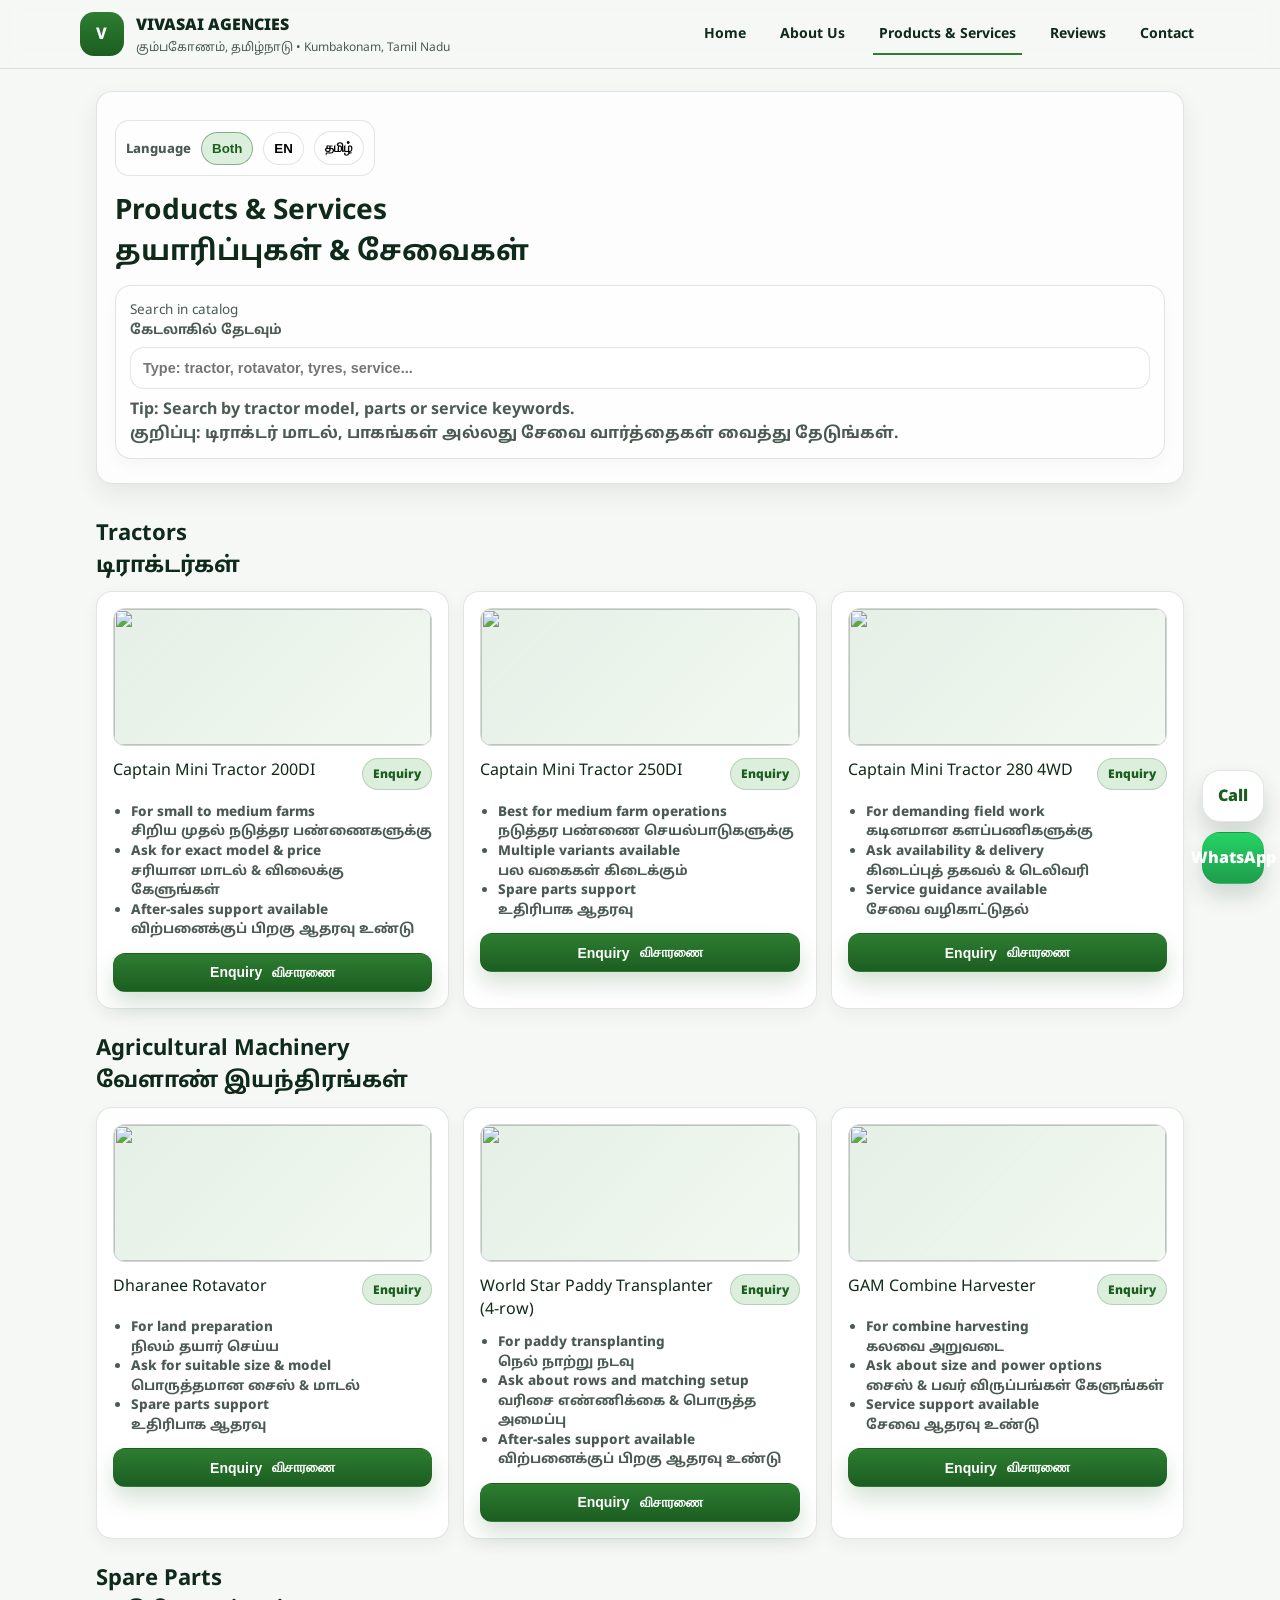
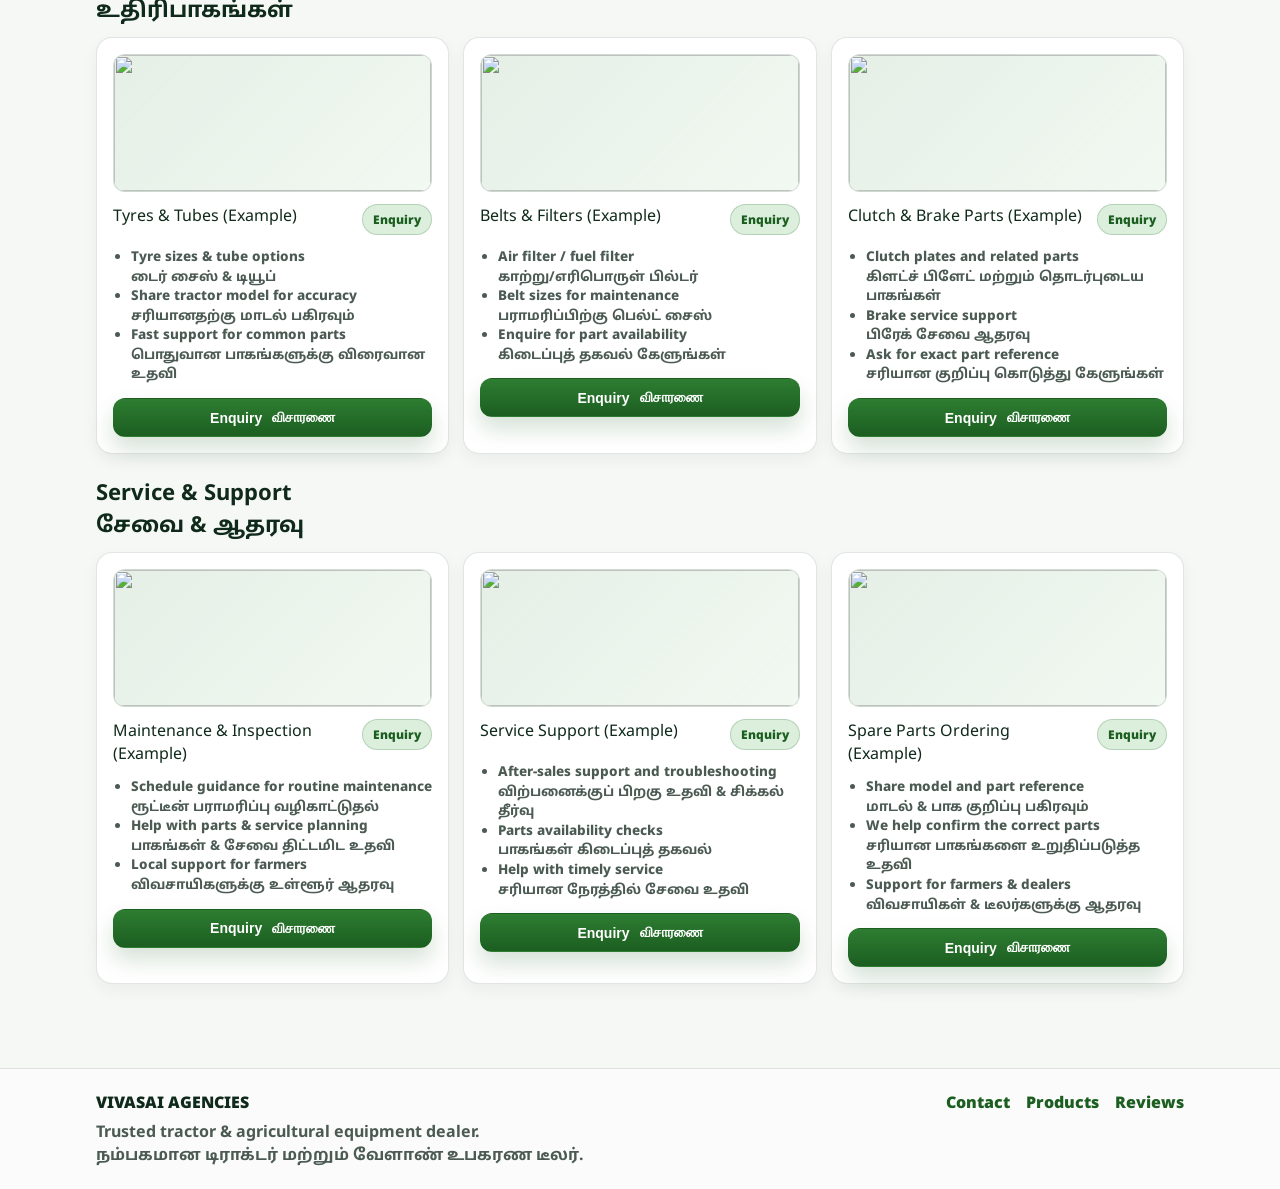
==== commit e5b14797: "Update products.html" ====
--- a/products.html
+++ b/products.html
@@ -64,16 +64,7 @@
               <span class="bilingual ta">தயாரிப்புகள் & சேவைகள்</span>
             </h1>
 
-            <div class="catalog-note">
-              <span class="bilingual en">
-                This is a simple catalog website (not e-commerce). Replace the sample items below with your real tractor models,
-                machinery and spare parts categories.
-              </span>
-              <span class="bilingual ta">
-                இது சிம்பிள் கேடலாக் இணையதளம் (e-commerce இல்லை). கீழே உள்ள sample items-ஐ உங்கள் உண்மையான டிராக்டர் மாடல்கள்,
-                வேளாண் இயந்திரங்கள் மற்றும் உதிரிபாக வகைகளாக மாற்றவும்.
-              </span>
-            </div>
+            
 
             <div class="product-search" role="search" aria-label="Product search">
               <label for="product-search-input">
